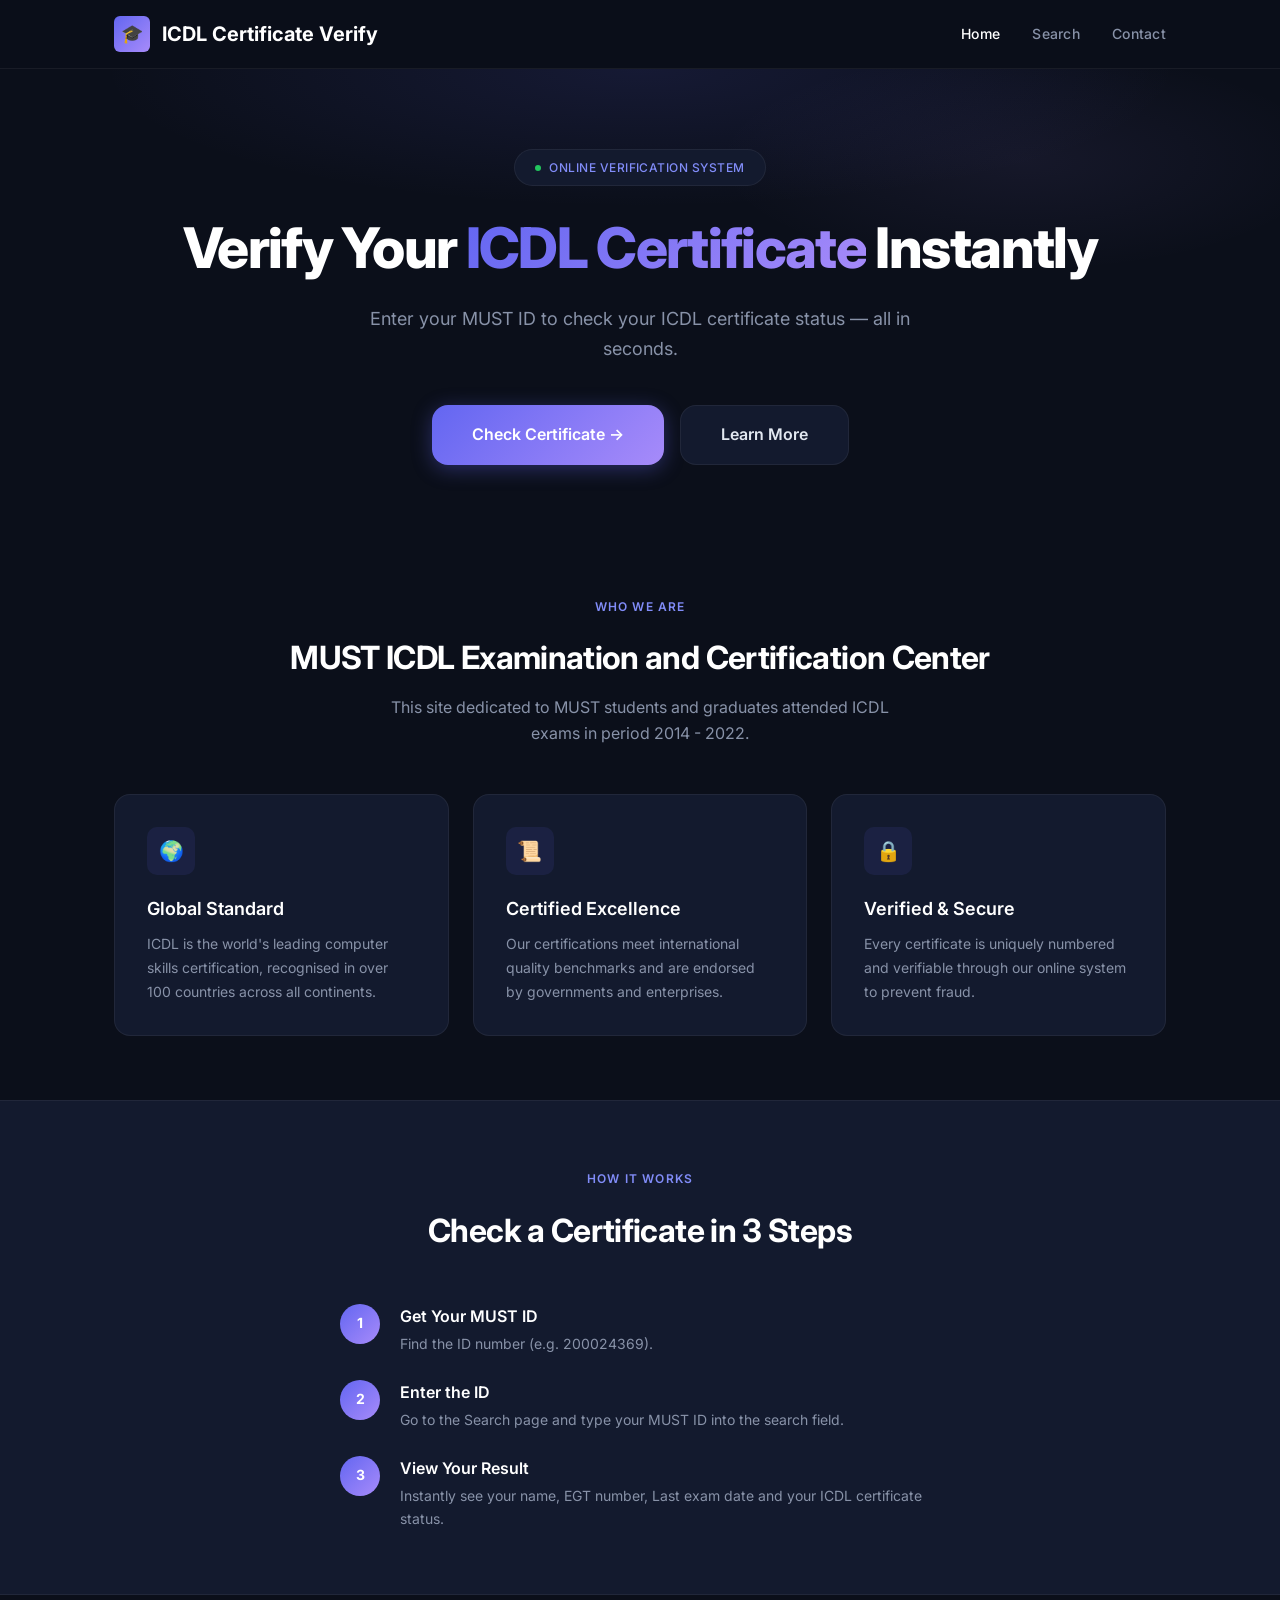
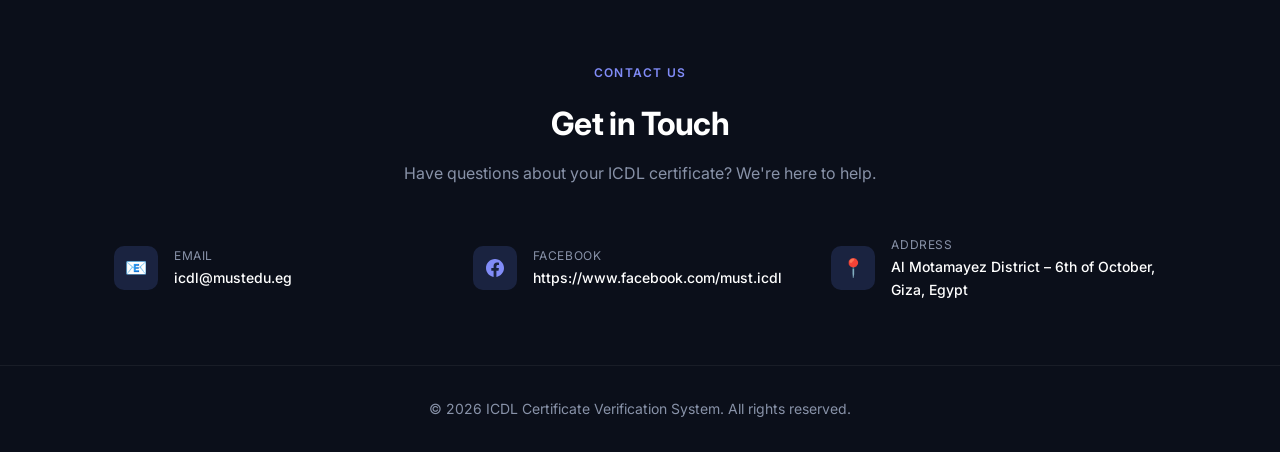
==== index.html @ b00a2fb5 "Initial commit of MUST ICDL Search Site" ====
<!DOCTYPE html>
<html lang="en">

<head>
  <meta charset="UTF-8">
  <meta name="viewport" content="width=device-width, initial-scale=1.0">
  <meta name="description"
    content="Verify the status of your ICDL certificate instantly. Search by MUST ID to check pass, fail, or pending results.">
  <title>ICDL Certificate Verification</title>
  <link rel="stylesheet" href="css/style.css">
</head>

<body>

  <!-- ===== Navbar ===== -->
  <nav class="navbar">
    <div class="container">
      <a href="index.html" class="navbar__logo">
        <span class="navbar__logo-icon">🎓</span>
        ICDL Certificate Verify
      </a>
      <div class="navbar__links">
        <a href="index.html" class="active">Home</a>
        <a href="search.html">Search</a>
        <a href="#contact">Contact</a>
      </div>
    </div>
  </nav>

  <!-- ===== Hero ===== -->
  <section class="hero">
    <div class="container">
      <div class="hero__badge">Online Verification System</div>
      <h1 class="hero__title">
        Verify Your <span>ICDL Certificate</span> Instantly
      </h1>
      <p class="hero__subtitle">
        Enter your MUST ID to check your ICDL certificate status — all in seconds.
      </p>
      <div style="display:flex; gap:1rem; justify-content:center; flex-wrap:wrap;">
        <a href="search.html" class="btn btn--primary btn--lg">Check Certificate →</a>
        <a href="#about" class="btn btn--secondary btn--lg">Learn More</a>
      </div>
    </div>
  </section>

  <!-- ===== Who We Are ===== -->
  <section class="section" id="about">
    <div class="container">
      <div class="section__header">
        <span class="section__tag">Who We Are</span>
        <h2 class="section__title">MUST ICDL Examination and Certification Center</h2>
        <p class="section__subtitle">
          This site dedicated to MUST students and graduates
          attended ICDL exams in period 2014 - 2022.
        </p>
      </div>
      <div class="grid-3">
        <div class="card">
          <div class="card__icon">🌍</div>
          <h3 class="card__title">Global Standard</h3>
          <p class="card__text">ICDL is the world's leading computer skills certification, recognised in over 100
            countries across all continents.</p>
        </div>
        <div class="card">
          <div class="card__icon">📜</div>
          <h3 class="card__title">Certified Excellence</h3>
          <p class="card__text">Our certifications meet international quality benchmarks and are endorsed by governments
            and enterprises.</p>
        </div>
        <div class="card">
          <div class="card__icon">🔒</div>
          <h3 class="card__title">Verified & Secure</h3>
          <p class="card__text">Every certificate is uniquely numbered and verifiable through our online system to
            prevent fraud.</p>
        </div>
      </div>
    </div>
  </section>

  <!-- ===== How To Use ===== -->
  <section class="section"
    style="background: var(--clr-surface); border-top: 1px solid var(--clr-border); border-bottom: 1px solid var(--clr-border);">
    <div class="container">
      <div class="section__header">
        <span class="section__tag">How It Works</span>
        <h2 class="section__title">Check a Certificate in 3 Steps</h2>
      </div>
      <div class="steps">
        <div class="step">
          <div class="step__number">1</div>
          <div class="step__content">
            <h3>Get Your MUST ID</h3>
            <p>Find the ID number (e.g. 200024369).</p>
          </div>
        </div>
        <div class="step">
          <div class="step__number">2</div>
          <div class="step__content">
            <h3>Enter the ID</h3>
            <p>Go to the Search page and type your MUST ID into the search field.</p>
          </div>
        </div>
        <div class="step">
          <div class="step__number">3</div>
          <div class="step__content">
            <h3>View Your Result</h3>
            <p>Instantly see your name, EGT number, Last exam date and your ICDL certificate status.</p>
          </div>
        </div>
      </div>
    </div>
  </section>

  <!-- ===== Contact Us ===== -->
  <section class="section" id="contact">
    <div class="container">
      <div class="section__header">
        <span class="section__tag">Contact Us</span>
        <h2 class="section__title">Get in Touch</h2>
        <p class="section__subtitle">Have questions about your ICDL certificate? We're here to help.</p>
      </div>
      <div class="contact-grid">
        <div class="contact-item">
          <div class="contact-item__icon">📧</div>
          <div>
            <div class="contact-item__label">Email</div>
            <div class="contact-item__value">icdl@mustedu.eg</div>
          </div>
        </div>
        <div class="contact-item">
          <div class="contact-item__icon"><svg width="1em" height="1em" viewBox="0 0 24 24" fill="currentColor"
              xmlns="http://www.w3.org/2000/svg">
              <path
                d="M24 12.073c0-6.627-5.373-12-12-12s-12 5.373-12 12c0 5.99 4.388 10.954 10.125 11.854v-8.385H7.078v-3.469h3.047V9.43c0-3.007 1.792-4.669 4.533-4.669 1.312 0 2.686.235 2.686.235v2.953H15.83c-1.491 0-1.956.925-1.956 1.874v2.25h3.328l-.532 3.469h-2.796v8.385C19.612 23.027 24 18.062 24 12.073z" />
            </svg></div>
          <div>
            <div class="contact-item__label">Facebook</div>
            <div class="contact-item__value"><a href="https://www.facebook.com/must.icdl" target="_blank"
                rel="noopener noreferrer" style="color: inherit;">https://www.facebook.com/must.icdl</a></div>
          </div>
        </div>
        <div class="contact-item">
          <div class="contact-item__icon">📍</div>
          <div>
            <div class="contact-item__label">Address</div>
            <div class="contact-item__value">Al Motamayez District – 6th of October, Giza, Egypt</div>
          </div>
        </div>
      </div>
    </div>
  </section>

  <!-- ===== Footer ===== -->
  <footer class="footer">
    <div class="container">
      <p class="footer__text">
        © <span id="footerYear"></span> ICDL Certificate Verification System. All rights reserved.
      </p>
    </div>
  </footer>

  <script>
    document.getElementById('footerYear').textContent = new Date().getFullYear();
  </script>
</body>

</html>
---- css/style.css ----
/* ===== Google Fonts ===== */
@import url('https://fonts.googleapis.com/css2?family=Inter:wght@300;400;500;600;700;800&display=swap');

/* ===== CSS Custom Properties ===== */
:root {
  /* Colors — cool blue-purple palette */
  --clr-bg:          #0b0f1a;
  --clr-surface:     #131a2e;
  --clr-surface-2:   #1a2340;
  --clr-border:      rgba(255, 255, 255, 0.06);
  --clr-border-glow: rgba(99, 132, 255, 0.25);
  --clr-text:        #e2e8f0;
  --clr-text-muted:  #8892a8;
  --clr-heading:     #ffffff;

  /* Accent gradient */
  --clr-accent:      #6366f1;
  --clr-accent-2:    #818cf8;
  --clr-accent-3:    #a78bfa;
  --gradient-accent:  linear-gradient(135deg, var(--clr-accent), var(--clr-accent-3));

  /* Status colors */
  --clr-pass:    #22c55e;
  --clr-pass-bg: rgba(34, 197, 94, 0.12);
  --clr-fail:    #ef4444;
  --clr-fail-bg: rgba(239, 68, 68, 0.12);
  --clr-pending:    #f59e0b;
  --clr-pending-bg: rgba(245, 158, 11, 0.12);

  /* Typography */
  --font-main: 'Inter', -apple-system, BlinkMacSystemFont, sans-serif;
  --fs-xs:   0.75rem;
  --fs-sm:   0.875rem;
  --fs-base: 1rem;
  --fs-lg:   1.125rem;
  --fs-xl:   1.25rem;
  --fs-2xl:  1.5rem;
  --fs-3xl:  2rem;
  --fs-4xl:  2.75rem;
  --fs-5xl:  3.5rem;

  /* Spacing */
  --sp-1: 0.25rem;
  --sp-2: 0.5rem;
  --sp-3: 0.75rem;
  --sp-4: 1rem;
  --sp-5: 1.25rem;
  --sp-6: 1.5rem;
  --sp-8: 2rem;
  --sp-10: 2.5rem;
  --sp-12: 3rem;
  --sp-16: 4rem;
  --sp-20: 5rem;

  /* Border radius */
  --radius-sm: 0.375rem;
  --radius-md: 0.625rem;
  --radius-lg: 1rem;
  --radius-xl: 1.5rem;
  --radius-full: 9999px;

  /* Shadows */
  --shadow-sm:   0 1px 3px rgba(0,0,0,0.3);
  --shadow-md:   0 4px 12px rgba(0,0,0,0.3);
  --shadow-lg:   0 8px 32px rgba(0,0,0,0.4);
  --shadow-glow: 0 0 30px rgba(99, 102, 241, 0.15);

  /* Transitions */
  --transition-fast: 150ms cubic-bezier(0.4, 0, 0.2, 1);
  --transition-base: 250ms cubic-bezier(0.4, 0, 0.2, 1);
  --transition-slow: 400ms cubic-bezier(0.4, 0, 0.2, 1);
}

/* ===== CSS Reset ===== */
*, *::before, *::after {
  box-sizing: border-box;
  margin: 0;
  padding: 0;
}

html {
  scroll-behavior: smooth;
  -webkit-font-smoothing: antialiased;
  -moz-osx-font-smoothing: grayscale;
}

body {
  font-family: var(--font-main);
  font-size: var(--fs-base);
  line-height: 1.6;
  color: var(--clr-text);
  background-color: var(--clr-bg);
  min-height: 100vh;
  display: flex;
  flex-direction: column;
}

img { max-width: 100%; display: block; }
a { color: var(--clr-accent-2); text-decoration: none; transition: color var(--transition-fast); }
a:hover { color: var(--clr-accent-3); }
ul, ol { list-style: none; }
input, button { font-family: inherit; font-size: inherit; }

/* ===== Container ===== */
.container {
  width: 100%;
  max-width: 1100px;
  margin: 0 auto;
  padding: 0 var(--sp-6);
}

/* ===== Navbar ===== */
.navbar {
  position: sticky;
  top: 0;
  z-index: 100;
  background: rgba(11, 15, 26, 0.75);
  backdrop-filter: blur(16px);
  -webkit-backdrop-filter: blur(16px);
  border-bottom: 1px solid var(--clr-border);
  padding: var(--sp-4) 0;
}

.navbar .container {
  display: flex;
  align-items: center;
  justify-content: space-between;
}

.navbar__logo {
  display: flex;
  align-items: center;
  gap: var(--sp-3);
  font-weight: 700;
  font-size: var(--fs-xl);
  color: var(--clr-heading);
}

.navbar__logo-icon {
  width: 36px;
  height: 36px;
  background: var(--gradient-accent);
  border-radius: var(--radius-sm);
  display: flex;
  align-items: center;
  justify-content: center;
  font-size: var(--fs-lg);
  color: #fff;
}

.navbar__links {
  display: flex;
  gap: var(--sp-8);
  align-items: center;
}

.navbar__links a {
  color: var(--clr-text-muted);
  font-size: var(--fs-sm);
  font-weight: 500;
  letter-spacing: 0.02em;
  transition: color var(--transition-fast);
}

.navbar__links a:hover,
.navbar__links a.active {
  color: var(--clr-heading);
}

/* ===== Hero Section ===== */
.hero {
  padding: var(--sp-20) 0 var(--sp-16);
  text-align: center;
  background:
    radial-gradient(ellipse 70% 50% at 50% 0%, rgba(99,102,241,0.12) 0%, transparent 60%),
    radial-gradient(ellipse 40% 40% at 80% 20%, rgba(167,139,250,0.07) 0%, transparent 60%);
}

.hero__badge {
  display: inline-flex;
  align-items: center;
  gap: var(--sp-2);
  background: var(--clr-surface);
  border: 1px solid var(--clr-border);
  border-radius: var(--radius-full);
  padding: var(--sp-2) var(--sp-5);
  font-size: var(--fs-xs);
  font-weight: 500;
  color: var(--clr-accent-2);
  margin-bottom: var(--sp-8);
  letter-spacing: 0.04em;
  text-transform: uppercase;
}

.hero__badge::before {
  content: '';
  width: 6px;
  height: 6px;
  background: var(--clr-pass);
  border-radius: 50%;
  animation: pulse-dot 2s ease-in-out infinite;
}

@keyframes pulse-dot {
  0%, 100% { opacity: 1; transform: scale(1); }
  50%      { opacity: 0.5; transform: scale(1.5); }
}

.hero__title {
  font-size: var(--fs-5xl);
  font-weight: 800;
  color: var(--clr-heading);
  line-height: 1.1;
  margin-bottom: var(--sp-6);
  letter-spacing: -0.03em;
}

.hero__title span {
  background: var(--gradient-accent);
  -webkit-background-clip: text;
  -webkit-text-fill-color: transparent;
  background-clip: text;
}

.hero__subtitle {
  font-size: var(--fs-lg);
  color: var(--clr-text-muted);
  max-width: 560px;
  margin: 0 auto var(--sp-10);
  line-height: 1.7;
}

/* ===== Buttons ===== */
.btn {
  display: inline-flex;
  align-items: center;
  justify-content: center;
  gap: var(--sp-2);
  padding: var(--sp-3) var(--sp-8);
  border-radius: var(--radius-md);
  font-weight: 600;
  font-size: var(--fs-sm);
  cursor: pointer;
  border: none;
  transition: all var(--transition-base);
  text-decoration: none;
}

.btn--primary {
  background: var(--gradient-accent);
  color: #fff;
  box-shadow: 0 4px 20px rgba(99, 102, 241, 0.35);
}

.btn--primary:hover {
  transform: translateY(-2px);
  box-shadow: 0 8px 30px rgba(99, 102, 241, 0.5);
  color: #fff;
}

.btn--secondary {
  background: var(--clr-surface);
  color: var(--clr-text);
  border: 1px solid var(--clr-border);
}

.btn--secondary:hover {
  background: var(--clr-surface-2);
  border-color: var(--clr-border-glow);
  color: var(--clr-heading);
}

.btn--lg {
  padding: var(--sp-4) var(--sp-10);
  font-size: var(--fs-base);
  border-radius: var(--radius-lg);
}

/* ===== Section Layout ===== */
.section {
  padding: var(--sp-16) 0;
}

.section__header {
  text-align: center;
  margin-bottom: var(--sp-12);
}

.section__tag {
  display: inline-block;
  font-size: var(--fs-xs);
  font-weight: 600;
  letter-spacing: 0.1em;
  text-transform: uppercase;
  color: var(--clr-accent-2);
  margin-bottom: var(--sp-4);
}

.section__title {
  font-size: var(--fs-3xl);
  font-weight: 700;
  color: var(--clr-heading);
  letter-spacing: -0.02em;
}

.section__subtitle {
  font-size: var(--fs-base);
  color: var(--clr-text-muted);
  margin-top: var(--sp-3);
  max-width: 520px;
  margin-left: auto;
  margin-right: auto;
}

/* ===== Cards ===== */
.card {
  background: var(--clr-surface);
  border: 1px solid var(--clr-border);
  border-radius: var(--radius-lg);
  padding: var(--sp-8);
  transition: all var(--transition-base);
}

.card:hover {
  border-color: var(--clr-border-glow);
  box-shadow: var(--shadow-glow);
  transform: translateY(-2px);
}

.card__icon {
  width: 48px;
  height: 48px;
  border-radius: var(--radius-md);
  display: flex;
  align-items: center;
  justify-content: center;
  font-size: var(--fs-xl);
  margin-bottom: var(--sp-5);
  background: rgba(99, 102, 241, 0.1);
  color: var(--clr-accent-2);
}

.card__title {
  font-size: var(--fs-lg);
  font-weight: 600;
  color: var(--clr-heading);
  margin-bottom: var(--sp-2);
}

.card__text {
  font-size: var(--fs-sm);
  color: var(--clr-text-muted);
  line-height: 1.7;
}

/* Grid layouts */
.grid-2 { display: grid; grid-template-columns: repeat(2, 1fr); gap: var(--sp-6); }
.grid-3 { display: grid; grid-template-columns: repeat(3, 1fr); gap: var(--sp-6); }

/* ===== Steps (How To Use) ===== */
.steps {
  display: flex;
  flex-direction: column;
  gap: var(--sp-6);
  max-width: 600px;
  margin: 0 auto;
}

.step {
  display: flex;
  gap: var(--sp-5);
  align-items: flex-start;
}

.step__number {
  flex-shrink: 0;
  width: 40px;
  height: 40px;
  border-radius: 50%;
  background: var(--gradient-accent);
  color: #fff;
  font-weight: 700;
  font-size: var(--fs-sm);
  display: flex;
  align-items: center;
  justify-content: center;
}

.step__content h3 {
  font-size: var(--fs-base);
  font-weight: 600;
  color: var(--clr-heading);
  margin-bottom: var(--sp-1);
}

.step__content p {
  font-size: var(--fs-sm);
  color: var(--clr-text-muted);
  line-height: 1.6;
}

/* ===== Contact ===== */
.contact-grid {
  display: grid;
  grid-template-columns: repeat(auto-fit, minmax(250px, 1fr));
  gap: var(--sp-6);
}

.contact-item {
  display: flex;
  gap: var(--sp-4);
  align-items: center;
}

.contact-item__icon {
  flex-shrink: 0;
  width: 44px;
  height: 44px;
  border-radius: var(--radius-md);
  background: var(--clr-surface-2);
  display: flex;
  align-items: center;
  justify-content: center;
  font-size: var(--fs-lg);
  color: var(--clr-accent-2);
}

.contact-item__label {
  font-size: var(--fs-xs);
  color: var(--clr-text-muted);
  text-transform: uppercase;
  letter-spacing: 0.05em;
  margin-bottom: 2px;
}

.contact-item__value {
  font-size: var(--fs-sm);
  color: var(--clr-heading);
  font-weight: 500;
}

/* ===== Footer ===== */
.footer {
  margin-top: auto;
  padding: var(--sp-8) 0;
  border-top: 1px solid var(--clr-border);
  text-align: center;
}

.footer__text {
  font-size: var(--fs-sm);
  color: var(--clr-text-muted);
}

/* ===== Search Page ===== */
.search-wrapper {
  max-width: 640px;
  margin: 0 auto;
  padding: var(--sp-12) 0 var(--sp-16);
}

.search-header {
  text-align: center;
  margin-bottom: var(--sp-10);
}

.search-header h1 {
  font-size: var(--fs-3xl);
  font-weight: 700;
  color: var(--clr-heading);
  letter-spacing: -0.02em;
}

.search-header p {
  color: var(--clr-text-muted);
  margin-top: var(--sp-3);
}

/* Search form */
.search-form {
  display: flex;
  gap: var(--sp-3);
  margin-bottom: var(--sp-8);
}

.search-form__input {
  flex: 1;
  padding: var(--sp-4) var(--sp-5);
  background: var(--clr-surface);
  border: 1px solid var(--clr-border);
  border-radius: var(--radius-md);
  color: var(--clr-heading);
  font-size: var(--fs-base);
  outline: none;
  transition: border-color var(--transition-fast), box-shadow var(--transition-fast);
}

.search-form__input::placeholder {
  color: var(--clr-text-muted);
}

.search-form__input:focus {
  border-color: var(--clr-accent);
  box-shadow: 0 0 0 3px rgba(99, 102, 241, 0.15);
}

.search-form__input.input--error {
  border-color: var(--clr-fail);
  box-shadow: 0 0 0 3px rgba(239, 68, 68, 0.15);
}

/* Cookie hint below form */
.cookie-hint {
  display: flex;
  align-items: center;
  gap: var(--sp-2);
  font-size: var(--fs-xs);
  color: var(--clr-text-muted);
  margin-top: calc(-1 * var(--sp-6));
  margin-bottom: var(--sp-6);
  padding-left: var(--sp-2);
}

.cookie-hint::before {
  content: '🕐';
}

/* Loading spinner */
.spinner-wrapper {
  display: none;
  justify-content: center;
  padding: var(--sp-12) 0;
}

.spinner-wrapper.visible {
  display: flex;
}

.spinner {
  width: 40px;
  height: 40px;
  border: 3px solid var(--clr-surface-2);
  border-top-color: var(--clr-accent);
  border-radius: 50%;
  animation: spin 0.7s linear infinite;
}

@keyframes spin {
  to { transform: rotate(360deg); }
}

/* Result card */
.result-section {
  display: none;
}

.result-section.visible {
  display: block;
  animation: fadeSlideIn 0.4s ease-out;
}

@keyframes fadeSlideIn {
  from { opacity: 0; transform: translateY(12px); }
  to   { opacity: 1; transform: translateY(0); }
}

.result-card {
  background: var(--clr-surface);
  border: 1px solid var(--clr-border);
  border-radius: var(--radius-lg);
  overflow: hidden;
}

.result-card__header {
  display: flex;
  align-items: center;
  justify-content: space-between;
  padding: var(--sp-5) var(--sp-6);
  border-bottom: 1px solid var(--clr-border);
  background: rgba(99, 102, 241, 0.04);
}

.result-card__id {
  font-size: var(--fs-sm);
  font-weight: 600;
  color: var(--clr-accent-2);
  font-family: 'Courier New', monospace;
  letter-spacing: 0.05em;
}

.result-card__body {
  padding: var(--sp-6);
}

.result-field {
  display: flex;
  justify-content: space-between;
  align-items: center;
  padding: var(--sp-3) 0;
  border-bottom: 1px solid var(--clr-border);
}

.result-field:last-child {
  border-bottom: none;
}

.result-field__label {
  font-size: var(--fs-sm);
  color: var(--clr-text-muted);
  font-weight: 500;
}

.result-field__value {
  font-size: var(--fs-sm);
  color: var(--clr-heading);
  font-weight: 600;
}

.result-field__value.highlight {
  background: rgba(99, 102, 241, 0.15);
  padding: var(--sp-1) var(--sp-3);
  border-radius: var(--radius-sm);
  color: var(--clr-accent-2);
}

/* Status badges */
.badge {
  display: inline-flex;
  align-items: center;
  padding: var(--sp-1) var(--sp-3);
  border-radius: var(--radius-full);
  font-size: var(--fs-xs);
  font-weight: 600;
  letter-spacing: 0.04em;
  text-transform: uppercase;
}

.badge--pass {
  background: var(--clr-pass-bg);
  color: var(--clr-pass);
}

.badge--fail {
  background: var(--clr-fail-bg);
  color: var(--clr-fail);
}

.badge--pending {
  background: var(--clr-pending-bg);
  color: var(--clr-pending);
}

/* Error / not found */
.error-box {
  text-align: center;
  padding: var(--sp-10) var(--sp-6);
}

.error-box__icon {
  font-size: var(--fs-4xl);
  margin-bottom: var(--sp-4);
}

.error-box__title {
  font-size: var(--fs-xl);
  font-weight: 700;
  color: var(--clr-heading);
  margin-bottom: var(--sp-2);
}

.error-box__text {
  font-size: var(--fs-sm);
  color: var(--clr-text-muted);
}

/* Inline validation error */
.form-error {
  display: none;
  font-size: var(--fs-xs);
  color: var(--clr-fail);
  margin-top: var(--sp-2);
  margin-bottom: var(--sp-4);
  padding-left: var(--sp-2);
}

.form-error.visible {
  display: block;
}

/* ===== Responsive ===== */
@media (max-width: 768px) {
  .hero__title { font-size: var(--fs-3xl); }
  .hero__subtitle { font-size: var(--fs-base); }
  .grid-2, .grid-3 { grid-template-columns: 1fr; }
  .navbar__links { gap: var(--sp-4); }
  .search-form { flex-direction: column; }
  .section { padding: var(--sp-10) 0; }
  .hero { padding: var(--sp-12) 0 var(--sp-10); }
}
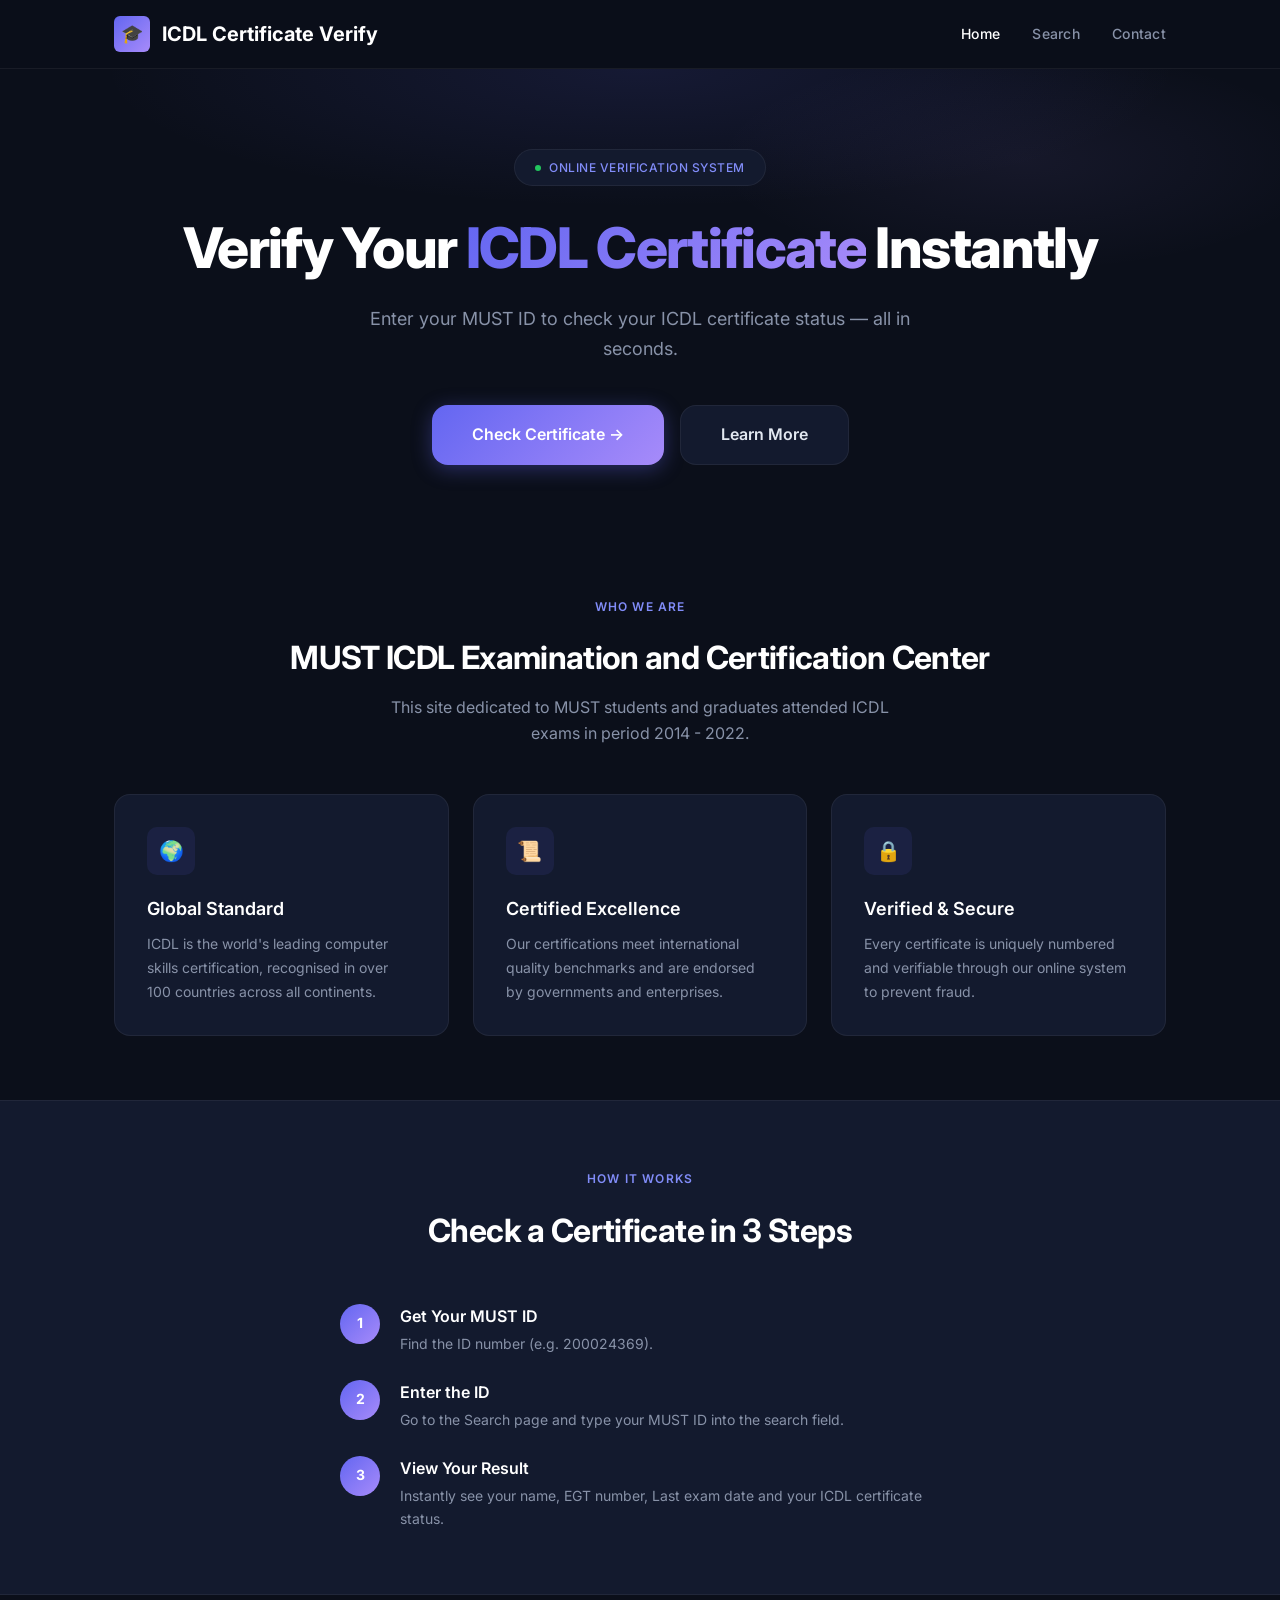
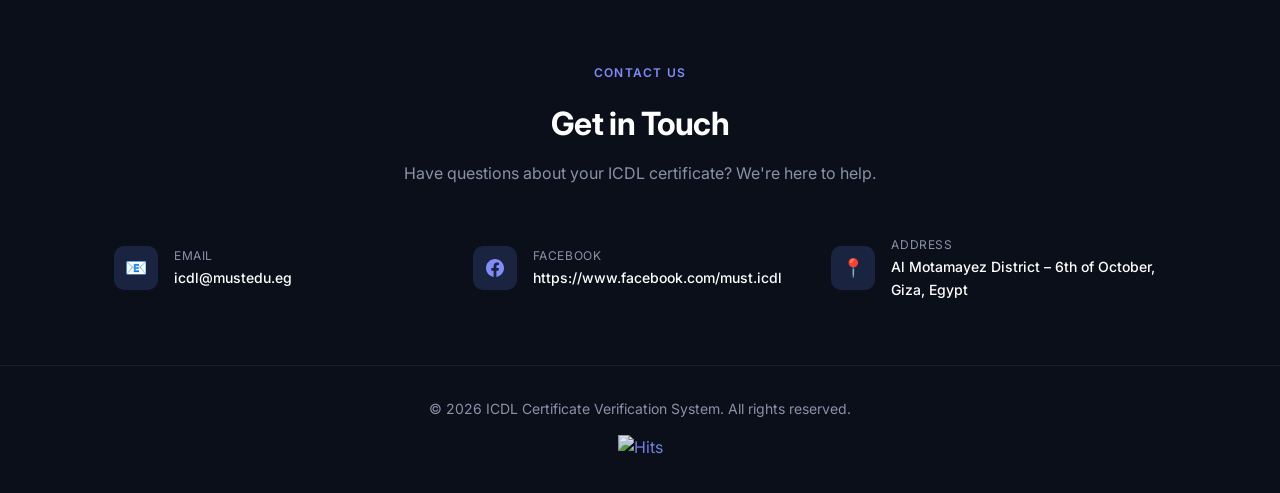
==== commit 7605f3dc: "Added visitor counter." ====
--- a/index.html
+++ b/index.html
@@ -157,6 +157,11 @@
       <p class="footer__text">
         © <span id="footerYear"></span> ICDL Certificate Verification System. All rights reserved.
       </p>
+      <div style="margin-top: 15px; opacity: 0.9; display: flex; justify-content: center;">
+        <a href="https://github.com/MUST-ICDL/icdl-search" aria-label="Hits">
+          <img src="https://hits.dwyl.com/MUST-ICDL/icdl-search.svg" alt="Hits" />
+        </a>
+      </div>
     </div>
   </footer>
 
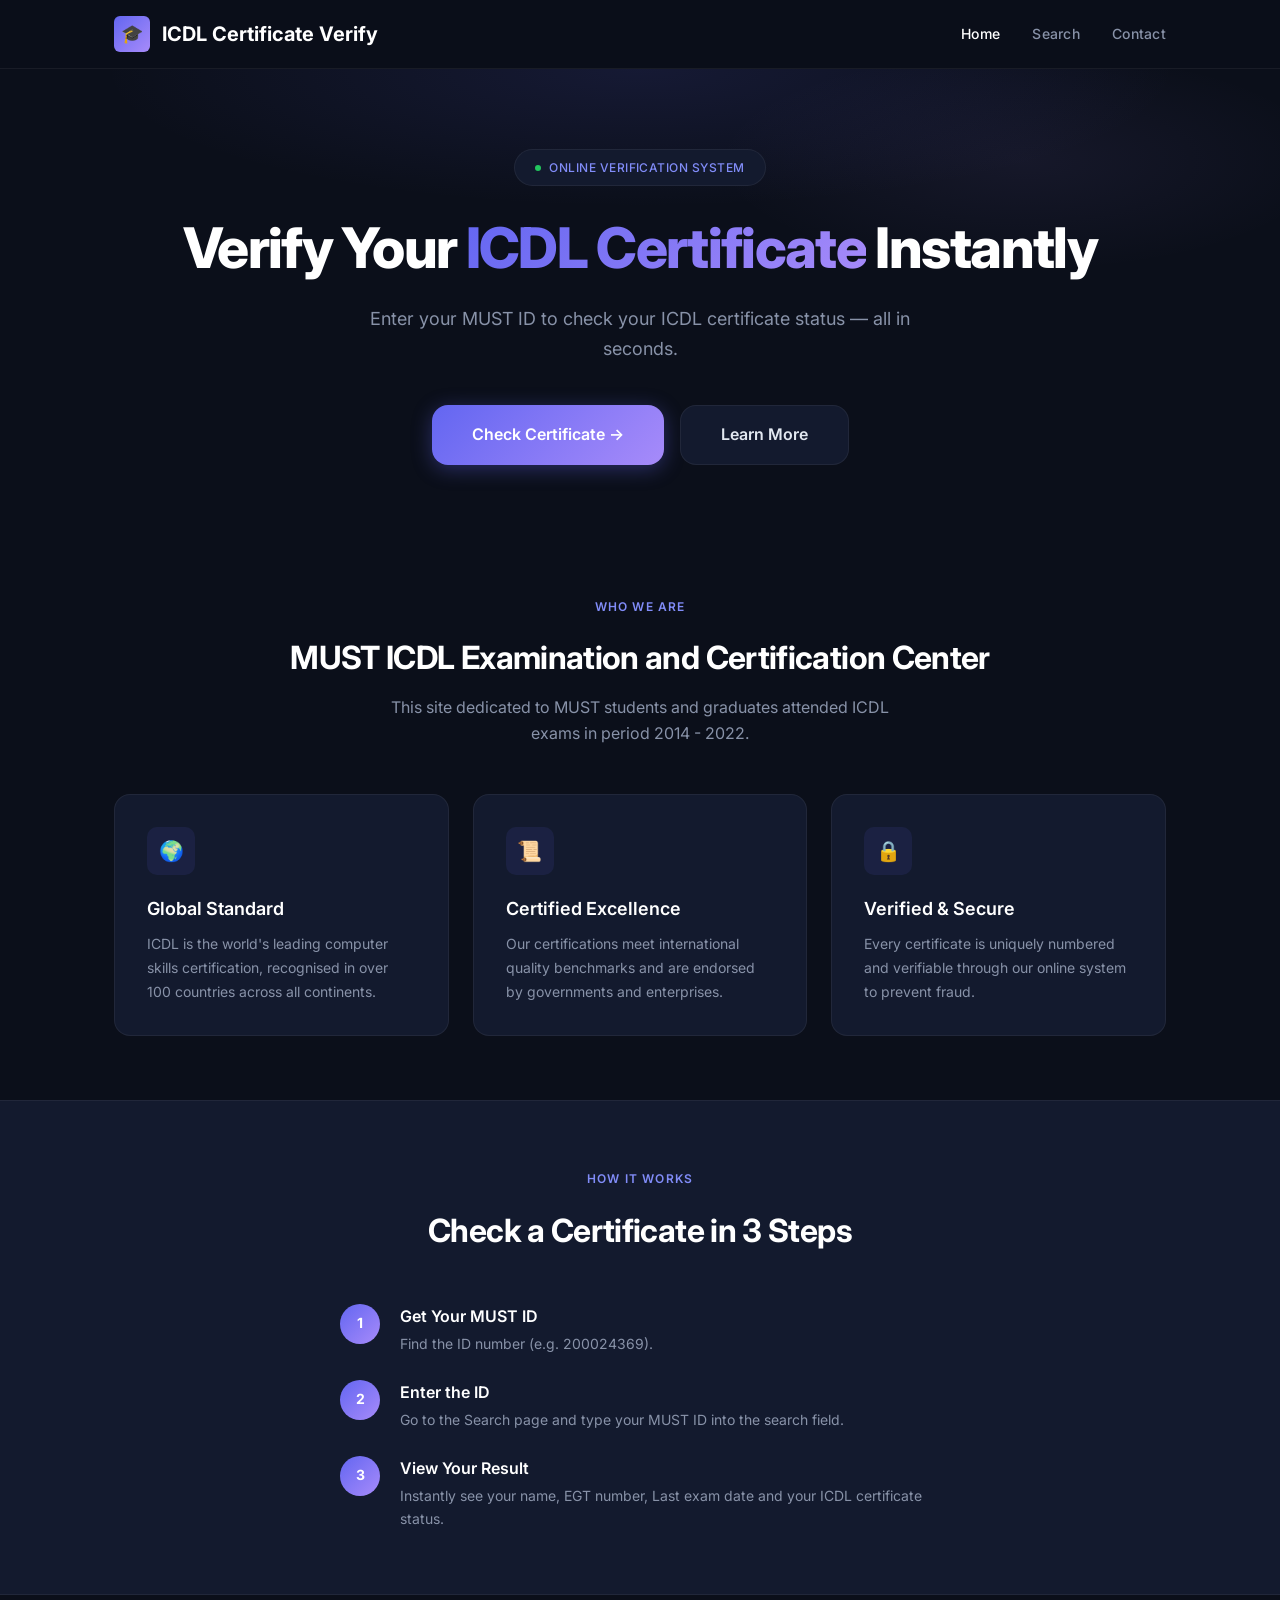
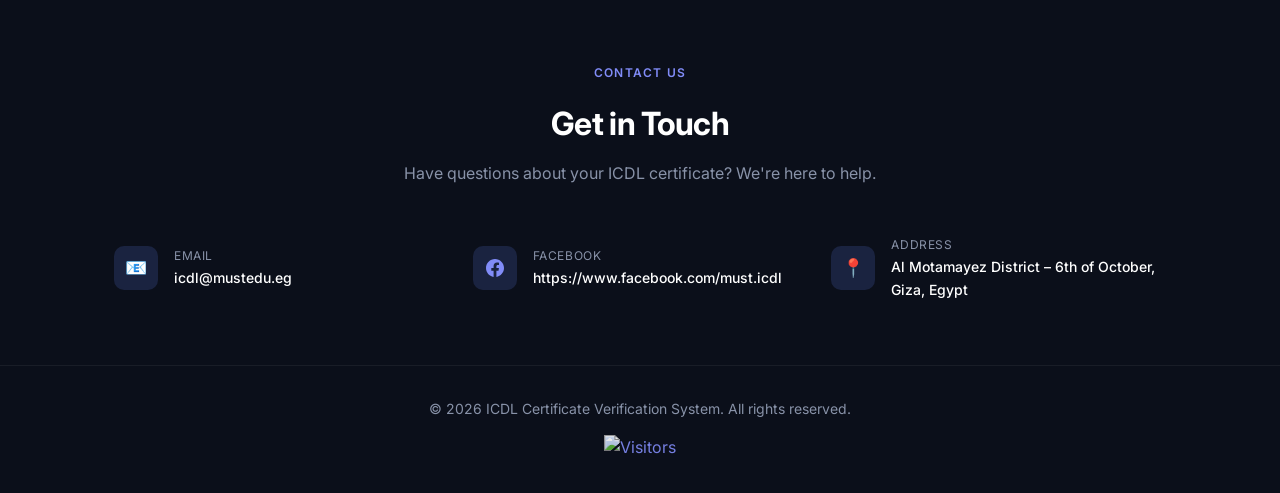
==== commit bc0a675e: "increased minor version number." ====
--- a/index.html
+++ b/index.html
@@ -158,8 +158,8 @@
         © <span id="footerYear"></span> ICDL Certificate Verification System. All rights reserved.
       </p>
       <div style="margin-top: 15px; opacity: 0.9; display: flex; justify-content: center;">
-        <a href="https://github.com/MUST-ICDL/icdl-search" aria-label="Hits">
-          <img src="https://hits.dwyl.com/MUST-ICDL/icdl-search.svg" alt="Hits" />
+        <a href="https://github.com/MUST-ICDL/icdl-search" aria-label="Visitors">
+          <img src="https://hits.dwyl.com/MUST-ICDL/icdl-search.svg" alt="Visitors" />
         </a>
       </div>
     </div>
